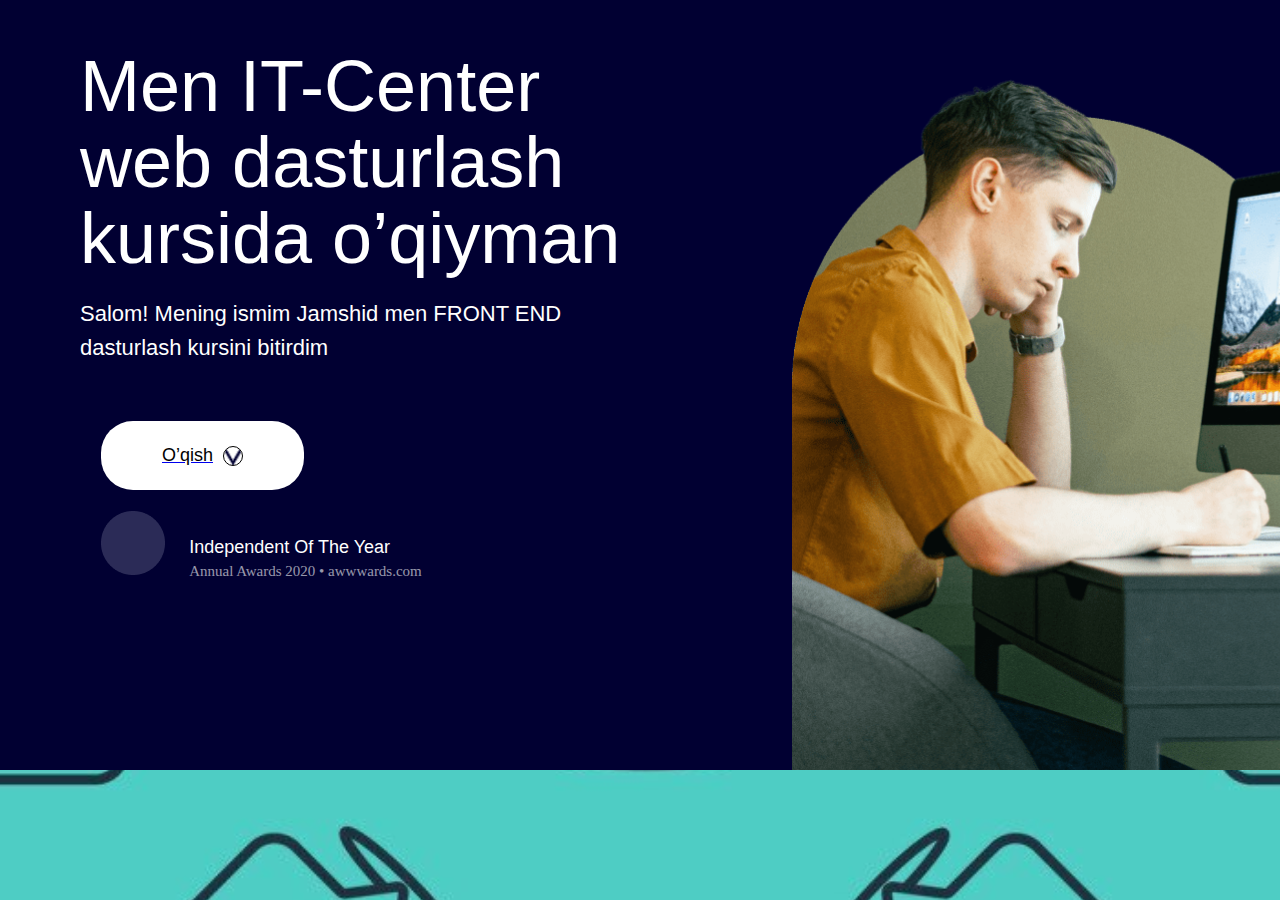
==== index.html @ 1ca143ff "Add files via upload" ====
<!DOCTYPE html>
<html lang="en">
<head>
    <meta charset="UTF-8">
    <meta http-equiv="X-UA-Compatible" content="IE=edge">
    <meta name="viewport" content="width=device-width, initial-scale=1.0">
    <title>Document</title>
    <link rel="stylesheet" href="main.css">
</head>
<body>
    <div id="continer">
        <div class="wrapper">
        <div class="box box1">
            <div class="h1">
            <h1>Men IT-Center web dasturlash kursida o’qiyman</h1>
        </div>
        <div class="p">
            <p>Salom! Mening ismim Jamshid men FRONT END dasturlash kursini bitirdim</p>
        </div>
        <div class="button">
        
        <a href="./../../others/prosta log uchun/index.html"><button>O’qish<img src="img/Vector.png" alt=""></button></a>
        </div>

        <div class="wrapper2">
            <div class="gap gap1">
                <img src="img/Vector (1).png" alt="">
            </div>
            <div class="gap gap2">
                <h2>Independent Of The Year</h2>
                <p>Annual Awards 2020 • awwwards.com</p>
            </div>
        </div>
    </div>
        </div>
        <div class="box box2">
            <img src="img/IMAGE.png" alt="">

        </div>

    </div>
    </div>
    
</body>
</html>
---- main.css ----
body{
    margin: 0;
    background-image: url(img/black-line-web-design-and-front-end-development-icon-isolated-seamless-pattern-on-green-background-vector-700-237736866.jpg);
    background-size: cover;
    

}

#continer{
    width: 1440px;
    height: 770px;
    background: #010032;
    border-radius: 0px;
    margin: 0 auto;
    box-sizing: border-box;
    display: flex;
    font-family: sans-serif;

}
.wrapper{
    width: 100%;
    height: 100%;
    display: flex;
    padding: 0;
    align-items: center;
    margin: 0 0 0 80px;
    justify-content: space-between;
}
.box{
    height: 100%;
    box-sizing: border-box;
}
.box .box1{
    width: 792px;
}
.box .box2{
    width: 648px;
}
.box2 img{
    height: 770px;
}
.box1 .h1{
width: 604px;
height: 227px;
}
.h1 h1{
        
font-style: normal;
font-weight: 400;
font-size: 72px;
line-height: 76px;
/* or 105% */


color: #FFFFFF;
}
.box1 .p{
width: 543px;
height: 103px;    
font-style: normal;
font-weight: 400;
font-size: 22px;
line-height: 34px;
/* or 155% */


color: #FFFFFF;

}

button{
border: none;
margin-top: 23px;  
background: #FFFFFF;
/* border: 2px solid #FFFFFF; */
box-sizing: border-box;
border-radius: 32px;
width: 203px;
height: 69px;
font-style: normal;
margin: 21px;
font-weight: 400;
font-size: 18px;
line-height: 25px;
display: flex;
align-items: center;
justify-content: center;
/* identical to box height, or 140% */
color: #000000
}
button img{
    border: 1px solid;
    width: 18px;
    height: 18px;
    margin-left: 10px;
    border-radius: 10px;

}
.wrapper2{
    width: 363px;
    height: 68px;
    display: flex;
    justify-content: space-between;
    align-items: center;
    justify-content: center;
    
}
.gap1{
    background-color: #010032;
}
.qap1 img{
    width: 64px;
    height: 64px;
    margin-top: 30px;


}
.gap2 h2{
margin: 0;
font-style: normal;
font-weight: 400;
font-size: 18px;
line-height: 26px;
/* identical to box height, or 144% */


color: #FFFFFF;

}
.gap2{
    height: 23px;
    margin-left: 24px;
}
.gap2 p{
margin: 0;
font-family: 'Epilogue';
font-style: normal;
font-weight: 400;
font-size: 15px;
line-height: 22px;
/* identical to box height, or 149% */


color: rgba(255, 255, 255, 0.6);

}
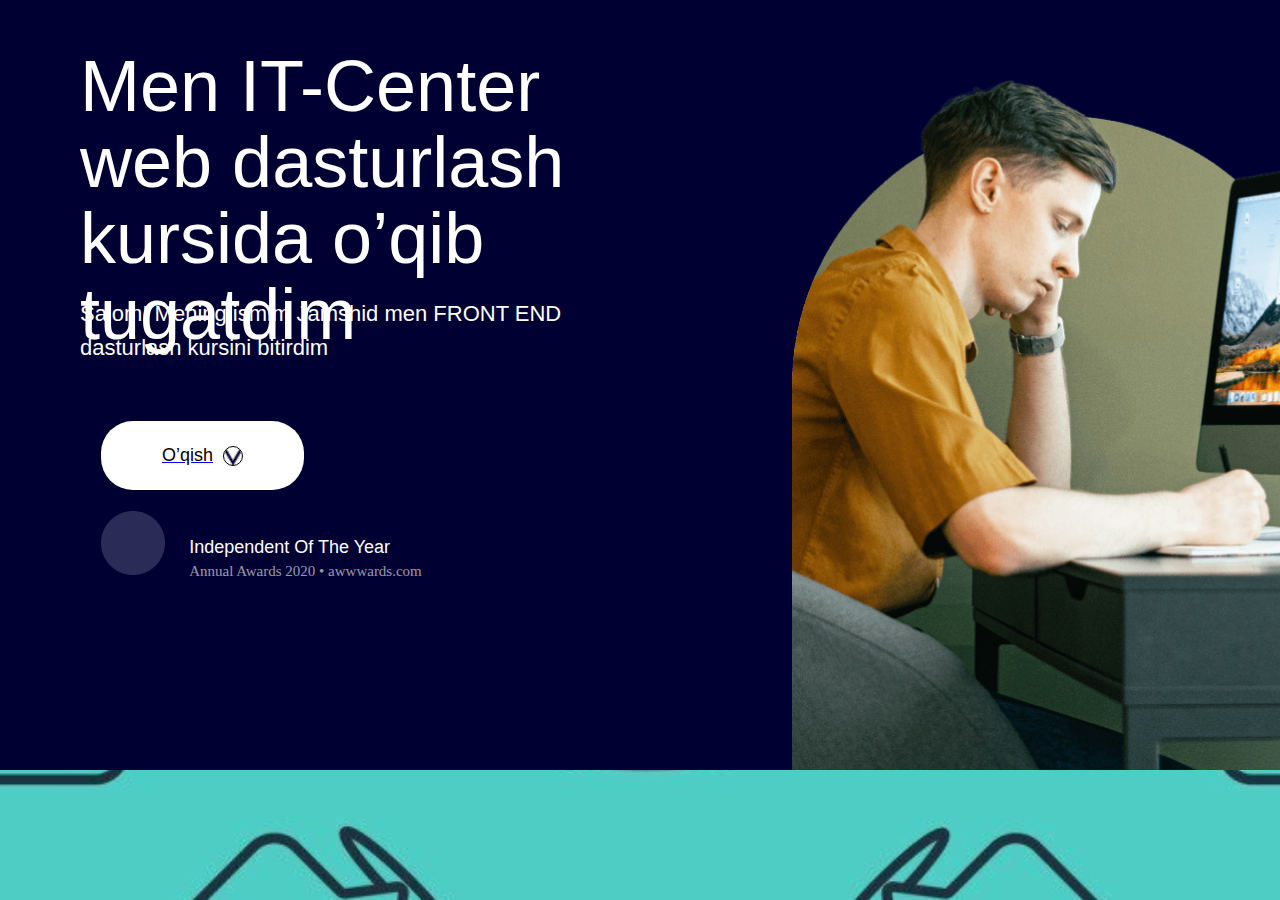
==== commit 6daed96d: "Update index.html" ====
--- a/index.html
+++ b/index.html
@@ -4,7 +4,7 @@
     <meta charset="UTF-8">
     <meta http-equiv="X-UA-Compatible" content="IE=edge">
     <meta name="viewport" content="width=device-width, initial-scale=1.0">
-    <title>Document</title>
+    <title>Jamshid</title>
     <link rel="stylesheet" href="main.css">
 </head>
 <body>
@@ -12,7 +12,7 @@
         <div class="wrapper">
         <div class="box box1">
             <div class="h1">
-            <h1>Men IT-Center web dasturlash kursida o’qiyman</h1>
+            <h1>Men IT-Center web dasturlash kursida o’qib tugatdim</h1>
         </div>
         <div class="p">
             <p>Salom! Mening ismim Jamshid men FRONT END dasturlash kursini bitirdim</p>
@@ -42,4 +42,4 @@
     </div>
     
 </body>
-</html>+</html>
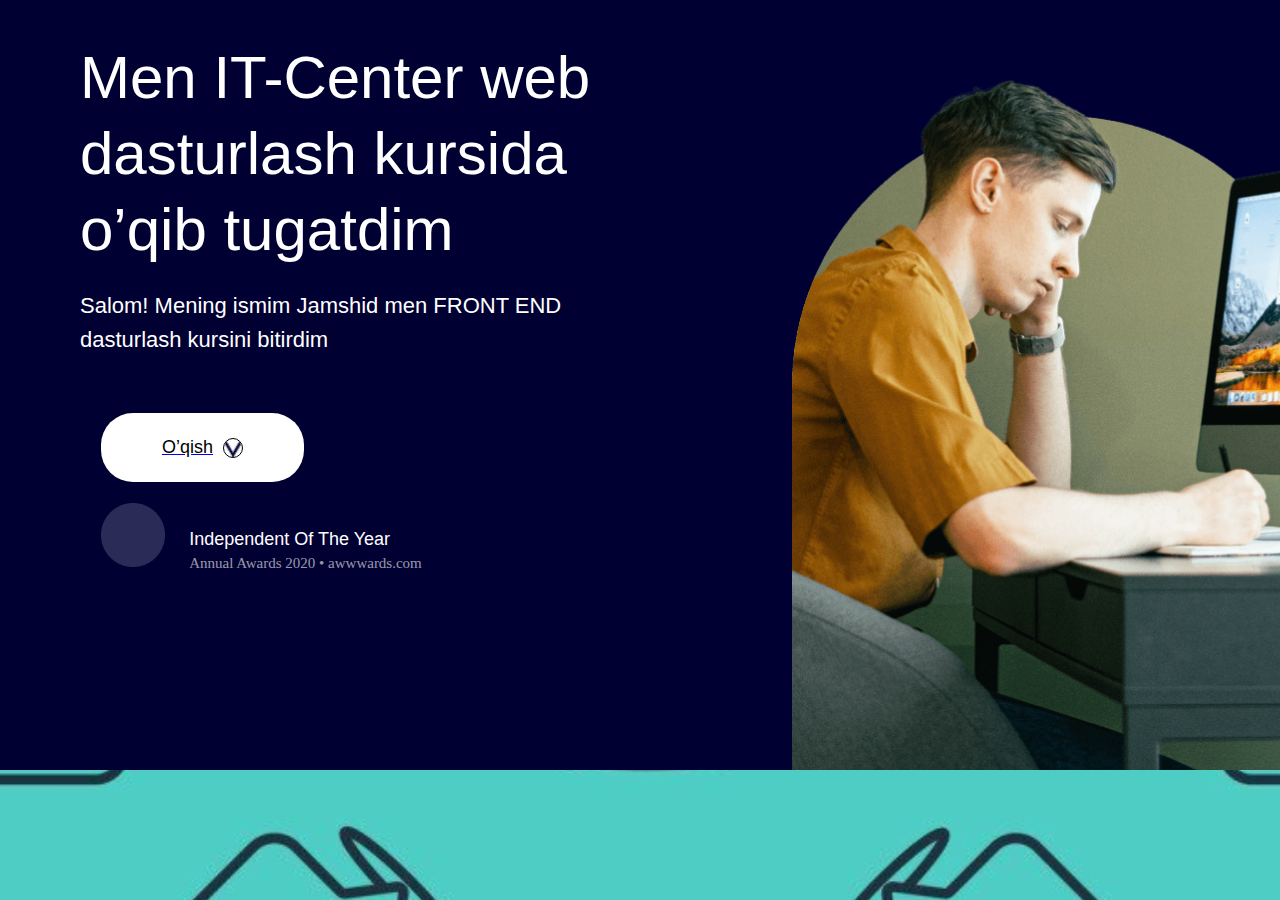
==== commit 251e12aa: "Update index.html" ====
--- a/index.html
+++ b/index.html
@@ -19,7 +19,7 @@
         </div>
         <div class="button">
         
-        <a href="./../../others/prosta log uchun/index.html"><button>O’qish<img src="img/Vector.png" alt=""></button></a>
+        <a href="./product/index.html"><button>O’qish<img src="img/Vector.png" alt=""></button></a>
         </div>
 
         <div class="wrapper2">
--- a/main.css
+++ b/main.css
@@ -47,7 +47,7 @@
         
 font-style: normal;
 font-weight: 400;
-font-size: 72px;
+font-size: 60px;
 line-height: 76px;
 /* or 105% */
 
